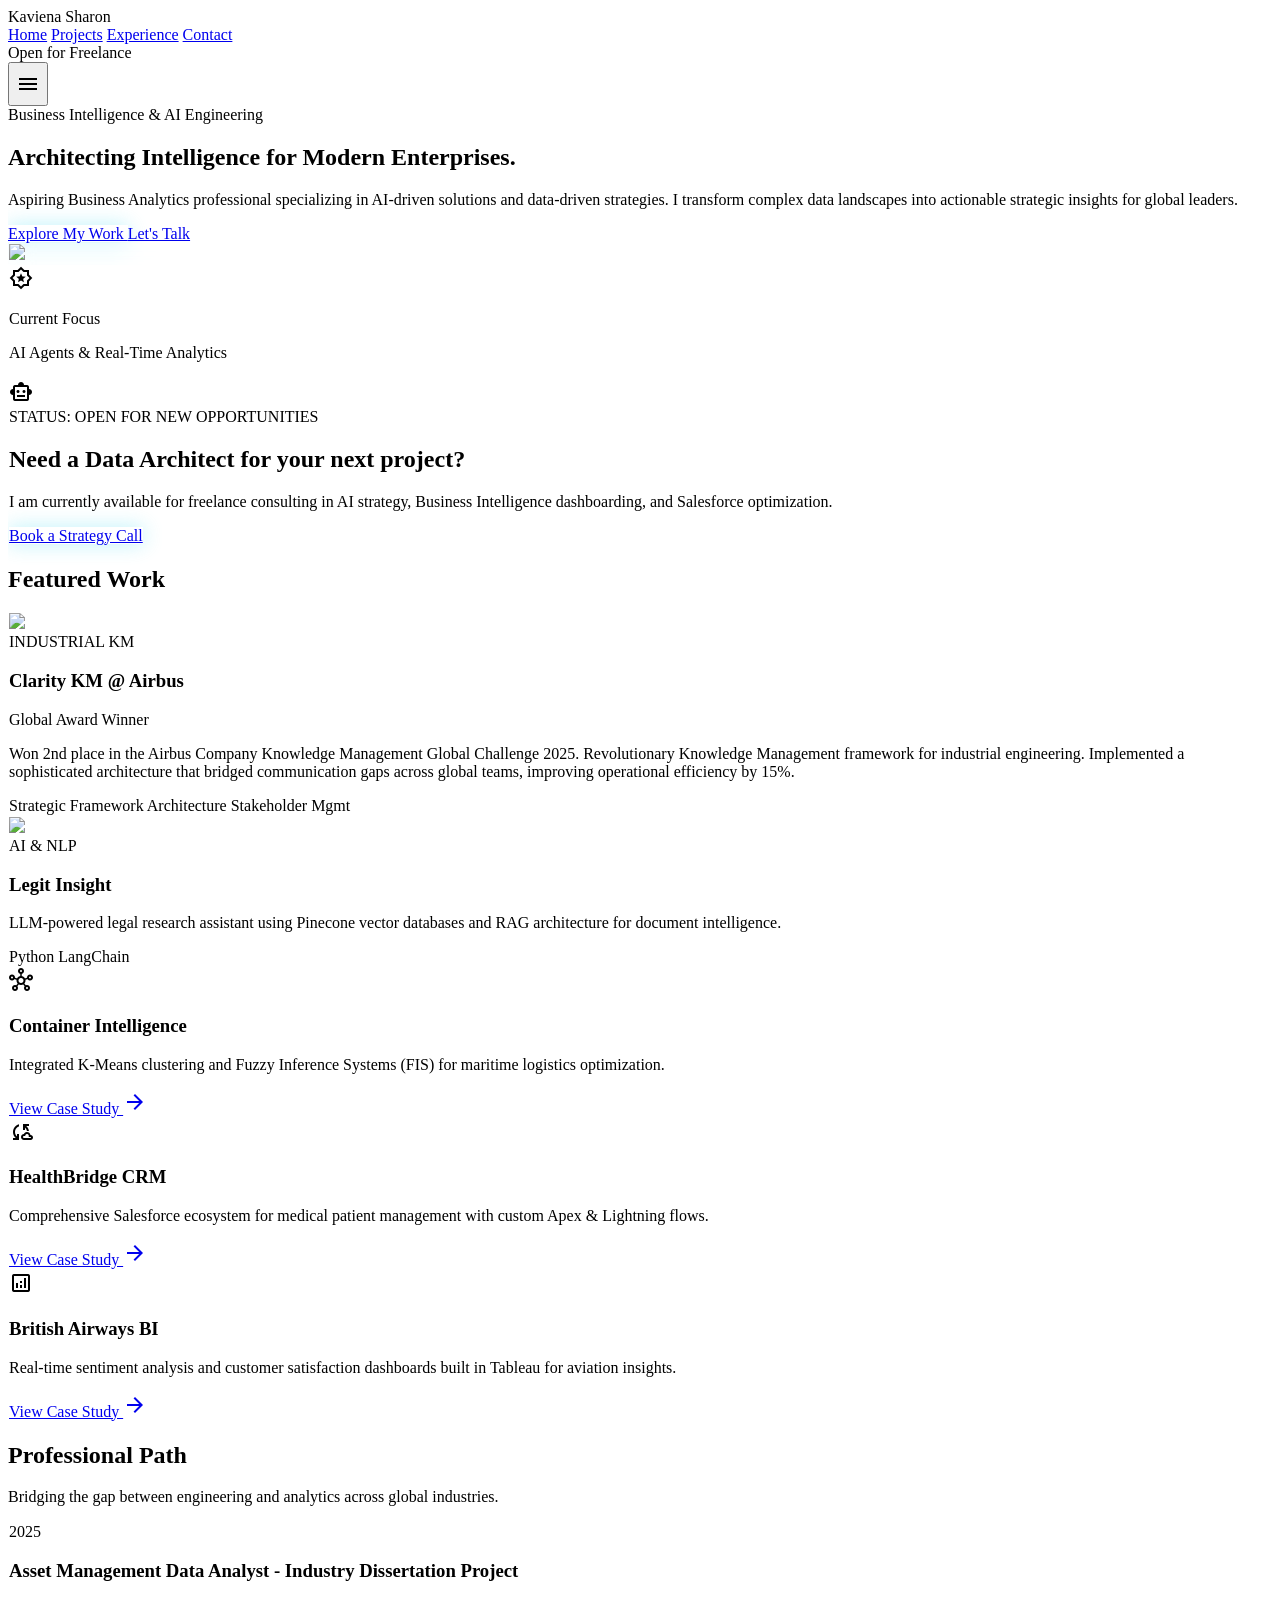
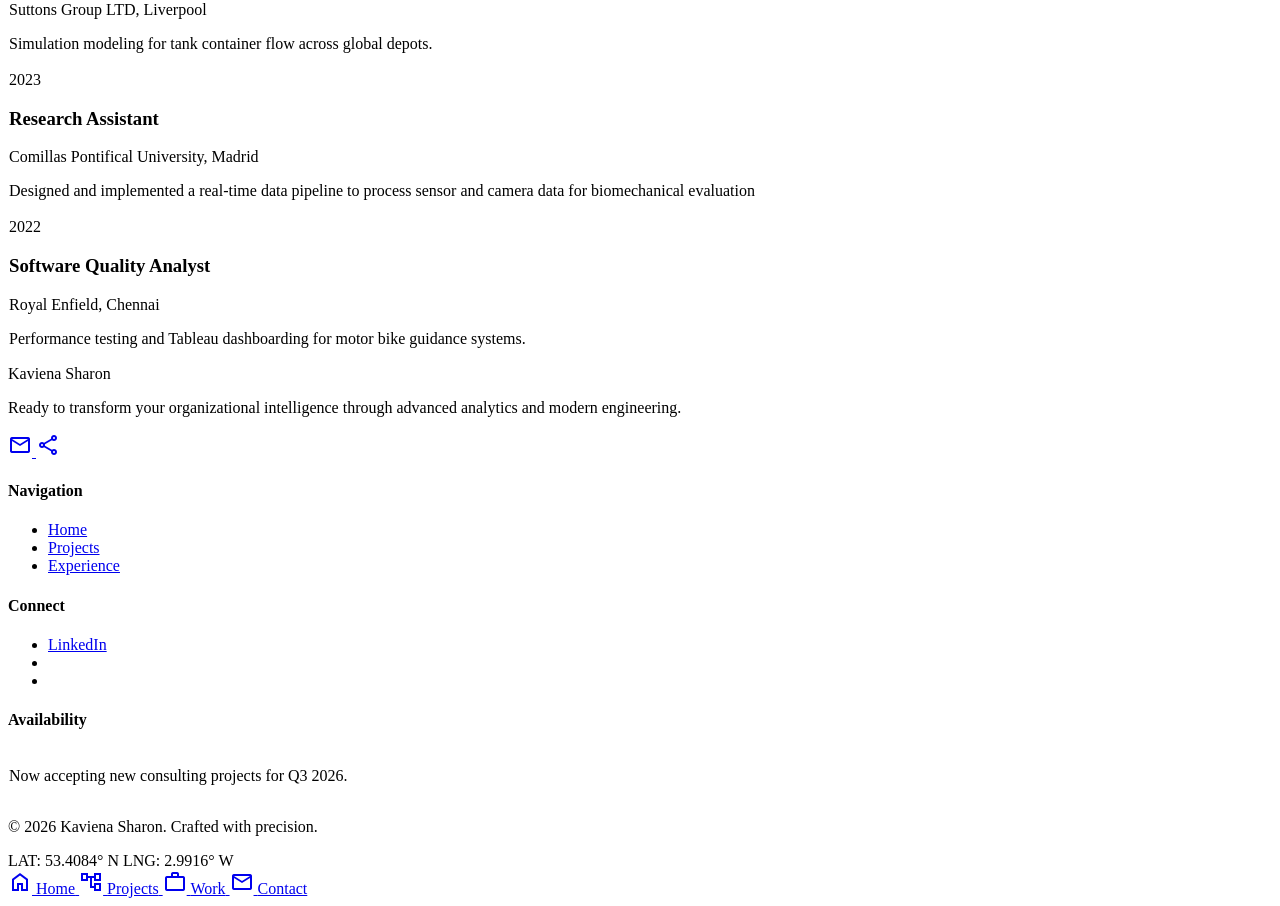
==== index.html @ 4d6ccbd9 "Initial portfolio website" ====
<!DOCTYPE html>

<html class="dark" lang="en"><head>
<meta charset="utf-8"/>
<meta content="width=device-width, initial-scale=1.0" name="viewport"/>
<title>Kaviena Sharon | Business Intelligence &amp; AI Portfolio</title>
<script src="https://cdn.tailwindcss.com?plugins=forms,container-queries"></script>
<link href="https://fonts.googleapis.com/css2?family=Sora:wght@100..800&amp;family=Inter:wght@100..900&amp;family=JetBrains+Mono:wght@100..800&amp;family=Material+Symbols+Outlined:wght,FILL@100..700,0..1&amp;display=swap" rel="stylesheet"/>
<link href="https://fonts.googleapis.com/css2?family=Material+Symbols+Outlined:wght,FILL@100..700,0..1&amp;display=swap" rel="stylesheet"/>
<link href="https://fonts.googleapis.com/css2?family=Inter:wght@100..900&amp;family=JetBrains+Mono:wght@100..900&amp;family=Sora:wght@100..900&amp;display=swap" rel="stylesheet"/>
<script id="tailwind-config">
        tailwind.config = {
            darkMode: "class",
            theme: {
                extend: {
                    "colors": {
                        "on-secondary": "#122f5f",
                        "surface": "#0c1324",
                        "on-error": "#690005",
                        "on-tertiary": "#2b2e4b",
                        "surface-container-low": "#141b2c",
                        "primary-fixed": "#a2eeff",
                        "on-primary-fixed": "#001f25",
                        "inverse-on-surface": "#293042",
                        "secondary-fixed-dim": "#adc6ff",
                        "tertiary-fixed": "#dfe0ff",
                        "tertiary": "#d8daff",
                        "on-background": "#dce2fa",
                        "on-secondary-fixed": "#001a42",
                        "on-tertiary-container": "#494c6b",
                        "on-tertiary-fixed": "#161935",
                        "secondary-fixed": "#d8e2ff",
                        "on-primary": "#00363e",
                        "surface-container-high": "#232a3c",
                        "on-surface": "#dce2fa",
                        "outline": "#859397",
                        "surface-dim": "#0c1324",
                        "primary-container": "#22d3ee",
                        "surface-container-lowest": "#070e1e",
                        "surface-tint": "#2fd9f4",
                        "tertiary-container": "#bcbee2",
                        "inverse-primary": "#006877",
                        "background": "#0c1324",
                        "primary": "#8aebff",
                        "on-primary-fixed-variant": "#004e5a",
                        "inverse-surface": "#dce2fa",
                        "error-container": "#93000a",
                        "secondary-container": "#2c4677",
                        "outline-variant": "#3c494c",
                        "on-tertiary-fixed-variant": "#414562",
                        "secondary": "#adc6ff",
                        "primary-fixed-dim": "#2fd9f4",
                        "on-secondary-fixed-variant": "#2c4677",
                        "surface-variant": "#2e3447",
                        "error": "#ffb4ab",
                        "on-primary-container": "#005763",
                        "on-surface-variant": "#bbc9cd",
                        "surface-container-highest": "#2e3447",
                        "tertiary-fixed-dim": "#c2c4e8",
                        "surface-container": "#181f31",
                        "on-secondary-container": "#9cb5ed",
                        "on-error-container": "#ffdad6",
                        "surface-bright": "#32394c"
                    },
                    "borderRadius": {
                        "DEFAULT": "0.25rem",
                        "lg": "0.5rem",
                        "xl": "0.75rem",
                        "full": "9999px"
                    },
                    "spacing": {
                        "gutter": "24px",
                        "container-max": "1280px",
                        "margin-mobile": "20px",
                        "margin-desktop": "64px",
                        "unit": "8px"
                    },
                    "fontFamily": {
                        "label-sm": ["JetBrains Mono"],
                        "headline-lg-mobile": ["Sora"],
                        "headline-md": ["Sora"],
                        "display-lg": ["Sora"],
                        "label-md": ["JetBrains Mono"],
                        "headline-lg": ["Sora"],
                        "display-lg-mobile": ["Sora"],
                        "body-md": ["Inter"],
                        "body-lg": ["Inter"]
                    },
                    "fontSize": {
                        "label-sm": ["12px", {"lineHeight": "16px", "letterSpacing": "0.08em", "fontWeight": "500"}],
                        "headline-lg-mobile": ["32px", {"lineHeight": "40px", "letterSpacing": "0", "fontWeight": "700"}],
                        "headline-md": ["32px", {"lineHeight": "40px", "letterSpacing": "0", "fontWeight": "600"}],
                        "display-lg": ["72px", {"lineHeight": "80px", "letterSpacing": "-0.04em", "fontWeight": "800"}],
                        "label-md": ["14px", {"lineHeight": "20px", "letterSpacing": "0.05em", "fontWeight": "500"}],
                        "headline-lg": ["48px", {"lineHeight": "56px", "letterSpacing": "-0.02em", "fontWeight": "700"}],
                        "display-lg-mobile": ["40px", {"lineHeight": "48px", "letterSpacing": "-0.02em", "fontWeight": "800"}],
                        "body-md": ["16px", {"lineHeight": "24px", "letterSpacing": "0", "fontWeight": "400"}],
                        "body-lg": ["18px", {"lineHeight": "28px", "letterSpacing": "0", "fontWeight": "400"}]
                    }
                },
            },
        }
    </script>
<style>
        @keyframes pulse-glow {
            0% { box-shadow: 0 0 0 0 rgba(34, 211, 238, 0.4); }
            70% { box-shadow: 0 0 0 10px rgba(34, 211, 238, 0); }
            100% { box-shadow: 0 0 0 0 rgba(34, 211, 238, 0); }
        }
        .animate-pulse-glow {
            animation: pulse-glow 2s infinite;
        }
        .glass-card {
            background: rgba(255, 255, 255, 0.03);
            backdrop-filter: blur(12px);
            border: 1px solid rgba(255, 255, 255, 0.1);
            transition: all 0.3s cubic-bezier(0.4, 0, 0.2, 1);
        }
        .glass-card:hover {
            background: rgba(255, 255, 255, 0.06);
            border-color: rgba(34, 211, 238, 0.3);
            box-shadow: 0 0 20px rgba(34, 211, 238, 0.1);
        }
        .cyan-glow {
            box-shadow: 0 0 20px rgba(34, 211, 238, 0.3);
        }
        .material-symbols-outlined {
            font-variation-settings: 'FILL' 0, 'wght' 400, 'GRAD' 0, 'opsz' 24;
        }
        .timeline-line {
            background: linear-gradient(to bottom, #22d3ee 0%, transparent 100%);
        }
    </style>
</head>
<body class="bg-background text-on-surface selection:bg-primary-container selection:text-on-primary-container" data-mode="connect">
<!-- Global TopNavBar -->
<header class="fixed top-0 w-full z-50 bg-surface/80 backdrop-blur-md dark:bg-surface/80 shadow-sm border-b border-white/10">
<div class="flex justify-between items-center px-gutter max-w-container-max mx-auto h-20">
<div class="font-headline-md text-headline-md font-bold text-on-surface tracking-tighter">Kaviena Sharon</div>
<nav class="hidden md:flex items-center space-x-8">
<a class="font-body-md text-body-md text-primary font-bold border-b-2 border-primary pb-1 hover:text-primary transition-colors duration-300" href="#home">Home</a>
<a class="font-body-md text-body-md text-on-surface-variant font-medium hover:text-primary transition-colors duration-300" href="#projects">Projects</a>
<a class="font-body-md text-body-md text-on-surface-variant font-medium hover:text-primary transition-colors duration-300" href="#experience">Experience</a>
<a class="font-body-md text-body-md text-on-surface-variant font-medium hover:text-primary transition-colors duration-300" href="#contact">Contact</a>
</nav>
<div class="flex items-center gap-4">
<div class="hidden lg:flex items-center gap-2 px-4 py-2 bg-primary/10 rounded-full border border-primary/20">
<span class="w-2 h-2 rounded-full bg-primary animate-pulse"></span>
<span class="font-label-sm text-label-sm text-primary">Open for Freelance</span>
</div>
<button class="material-symbols-outlined p-2 text-on-surface-variant hover:text-primary transition-colors">menu</button>
</div>
</div>
</header>
<!-- Hero Section -->
<section class="relative pt-32 pb-24 md:pt-48 md:pb-32 overflow-hidden" id="home">
<div class="container mx-auto px-gutter max-w-container-max grid grid-cols-1 lg:grid-cols-12 gap-12 items-center">
<div class="lg:col-span-7">
<div class="inline-flex items-center gap-2 mb-6 px-4 py-1.5 rounded-full bg-surface-container-high border border-outline-variant">
<span class="font-label-md text-label-md text-primary">Business Intelligence &amp; AI Engineering</span>
</div>
<h1 class="font-display-lg text-display-lg-mobile md:text-display-lg mb-6 tracking-tighter">
                    Architecting <span class="text-primary-container">Intelligence</span> for Modern Enterprises.
                </h1>
<p class="font-body-lg text-body-lg text-on-surface-variant max-w-2xl mb-10 leading-relaxed">
                    Aspiring Business Analytics professional specializing in AI-driven solutions and data-driven strategies. I transform complex data landscapes into actionable strategic insights for global leaders.
                </p>
<div class="flex flex-wrap gap-4">
<a class="bg-primary-container text-on-primary-container font-bold px-8 py-4 rounded-xl hover:scale-105 transition-transform cyan-glow" href="#projects">
                        Explore My Work
                    </a>
<a class="border border-primary text-primary font-bold px-8 py-4 rounded-xl backdrop-blur-md hover:bg-primary/5 transition-all" href="#contact">
                        Let's Talk
                    </a>
</div>
</div>
<div class="lg:col-span-5 relative">
<div class="relative w-full aspect-square rounded-3xl overflow-hidden glass-card group" style="opacity: 1; transform: translateY(0px); transition: 0.6s ease-out;">
<img class="w-full h-full object-cover grayscale group-hover:grayscale-0 transition-all duration-700" data-alt="A professional portrait of Kaviena Sharon, a confident technology professional, set against a blurred high-tech workspace background. The lighting is crisp and cinematic, with subtle cyan rim lights that reflect the modern portfolio aesthetic. The overall mood is sophisticated and intelligently professional." src="https://lh3.googleusercontent.com/aida-public/[base64]"/>
<div class="absolute inset-0 bg-gradient-to-t from-background/80 via-transparent to-transparent"></div>
</div>
<!-- Experience Badge -->
<div class="absolute -bottom-6 -left-6 glass-card p-6 rounded-2xl border-primary/20 hidden md:block" style="opacity: 1; transform: translateY(0px); transition: 0.6s ease-out;">
<div class="flex items-center gap-4">
<div class="bg-primary-container/20 p-3 rounded-xl">
<span class="material-symbols-outlined text-primary text-3xl" data-icon="award_star">award_star</span>
</div>
<div>
<p class="font-headline-md text-2xl font-bold">Current Focus</p>
<p class="font-label-sm text-on-surface-variant">AI Agents &amp; Real-Time Analytics</p>
</div>
</div>
</div>
</div>
</div>
</section>
<!-- Freelance CTA (Engaging Section) -->
<section class="py-12 px-gutter">
<div class="max-w-container-max mx-auto">
<div class="glass-card rounded-[2rem] p-8 md:p-12 relative overflow-hidden group" style="opacity: 1; transform: translateY(0px); transition: 0.6s ease-out;">
<div class="absolute top-0 right-0 p-8 opacity-5">
<span class="material-symbols-outlined text-9xl" data-icon="smart_toy">smart_toy</span>
</div>
<div class="flex flex-col md:flex-row items-center justify-between gap-8 relative z-10">
<div class="max-w-xl text-center md:text-left">
<div class="inline-flex items-center gap-2 px-3 py-1 bg-primary/10 rounded-full border border-primary/20 mb-4">
<span class="w-2 h-2 rounded-full bg-primary animate-pulse-glow"></span>
<span class="font-label-md text-primary">STATUS: OPEN FOR NEW OPPORTUNITIES</span>
</div>
<h2 class="font-headline-lg text-headline-lg-mobile md:text-headline-lg mb-4 tracking-tight">Need a <span class="text-primary">Data Architect</span> for your next project?</h2>
<p class="font-body-md text-on-surface-variant mb-6">I am currently available for freelance consulting in AI strategy, Business Intelligence dashboarding, and Salesforce optimization.</p>
</div>
<a class="bg-primary-container text-on-primary-container font-bold px-10 py-5 rounded-2xl hover:scale-105 transition-transform shadow-xl cyan-glow whitespace-nowrap" href="mailto:kavienasharon@gmail.com">
                        Book a Strategy Call
                    </a>
</div>
</div>
</div>
</section>
<!-- Highlights Bento Grid -->
<section class="py-24 bg-surface-container-lowest" id="projects">
<div class="container mx-auto px-gutter max-w-container-max">
<div class="mb-16">
<h2 class="font-headline-lg text-headline-lg mb-4">Featured Work</h2>
<div class="h-1 w-20 bg-primary-container rounded-full"></div>
</div>
<div class="grid grid-cols-1 md:grid-cols-12 gap-8">
<!-- Large Feature: Airbus -->
<div class="md:col-span-8 glass-card rounded-3xl overflow-hidden group flex flex-col" style="opacity: 1; transform: translateY(0px); transition: 0.6s ease-out;">
<div class="h-72 overflow-hidden relative">
<img class="w-full h-full object-cover transition-transform duration-700 group-hover:scale-105" data-alt="A detailed digital twin visualization of a global aircraft manufacturing floor, with glowing translucent overlays showing data flow, process metrics, and knowledge nodes. The aesthetic is ultra-modern dark mode with vibrant cyan and deep blue accents, symbolizing industrial innovation and intelligence." src="https://lh3.googleusercontent.com/aida-public/[base64]"/>
<div class="absolute inset-0 bg-gradient-to-t from-surface-container-lowest to-transparent"></div>
</div>
<div class="p-8">
<div class="flex justify-between items-start mb-4">
<div>
<span class="font-label-sm text-primary mb-1 block">INDUSTRIAL KM</span>
<h3 class="font-headline-md text-2xl">Clarity KM @ Airbus</h3>
</div>
<span class="bg-secondary-container text-on-secondary-container px-3 py-1 rounded-lg font-label-sm">Global Award Winner</span>
</div>
<p class="font-body-md text-on-surface-variant mb-6">Won 2nd place in the Airbus Company Knowledge Management Global Challenge 2025. Revolutionary Knowledge Management framework for industrial engineering. Implemented a sophisticated architecture that bridged communication gaps across global teams, improving operational efficiency by 15%.</p>
<div class="flex flex-wrap gap-2">
<span class="px-3 py-1 bg-surface-variant rounded-md font-label-sm">Strategic Framework</span>
<span class="px-3 py-1 bg-surface-variant rounded-md font-label-sm">Architecture</span>
<span class="px-3 py-1 bg-surface-variant rounded-md font-label-sm">Stakeholder Mgmt</span>
</div>
</div>
</div>
<!-- Vertical Feature: Legit Insight -->
<div class="md:col-span-4 glass-card rounded-3xl overflow-hidden group flex flex-col" style="opacity: 1; transform: translateY(0px); transition: 0.6s ease-out;">
<div class="h-72 overflow-hidden relative">
<img class="w-full h-full object-cover transition-transform duration-700 group-hover:scale-105" data-alt="A clean, minimalist UI concept for a legal AI platform. The interface shows a chatbot window on the left and a highlighted PDF document on the right. Glowing connections illustrate the RAG process with vector database icons in the background. High-fidelity dark mode aesthetic with obsidian surfaces and cyber-intelligent lighting." src="https://lh3.googleusercontent.com/aida-public/[base64]"/>
<div class="absolute inset-0 bg-gradient-to-t from-surface-container-lowest to-transparent"></div>
</div>
<div class="p-8">
<span class="font-label-sm text-primary mb-1 block">AI &amp; NLP</span>
<h3 class="font-headline-md text-2xl mb-4">Legit Insight</h3>
<p class="font-body-md text-on-surface-variant mb-6">LLM-powered legal research assistant using Pinecone vector databases and RAG architecture for document intelligence.</p>
<div class="flex flex-wrap gap-2 mt-auto">
<span class="px-3 py-1 bg-surface-variant rounded-md font-label-sm">Python</span>
<span class="px-3 py-1 bg-surface-variant rounded-md font-label-sm">LangChain</span>
</div>
</div>
</div>
<!-- Grid Item: Logistics -->
<div class="md:col-span-6 lg:col-span-4 glass-card rounded-3xl p-8 flex flex-col justify-between" style="opacity: 1; transform: translateY(0px); transition: 0.6s ease-out;">
<div class="">
<div class="w-12 h-12 bg-primary/10 rounded-xl flex items-center justify-center mb-6">
<span class="material-symbols-outlined text-primary text-3xl" data-icon="hub">hub</span>
</div>
<h3 class="font-headline-md text-xl mb-3">Container Intelligence</h3>
<p class="font-body-md text-on-surface-variant">Integrated K-Means clustering and Fuzzy Inference Systems (FIS) for maritime logistics optimization.</p>
</div>
<div class="mt-8 border-t border-white/5 pt-6">
<a class="text-primary font-label-md flex items-center gap-2 group" href="#">
                            View Case Study <span class="material-symbols-outlined text-sm group-hover:translate-x-1 transition-transform" data-icon="arrow_forward">arrow_forward</span>
</a>
</div>
</div>
<!-- Grid Item: Salesforce -->
<div class="md:col-span-6 lg:col-span-4 glass-card rounded-3xl p-8 flex flex-col justify-between" style="opacity: 1; transform: translateY(0px); transition: 0.6s ease-out;">
<div>
<div class="w-12 h-12 bg-primary/10 rounded-xl flex items-center justify-center mb-6">
<span class="material-symbols-outlined text-primary text-3xl" data-icon="cloud_sync">cloud_sync</span>
</div>
<h3 class="font-headline-md text-xl mb-3">HealthBridge CRM</h3>
<p class="font-body-md text-on-surface-variant">Comprehensive Salesforce ecosystem for medical patient management with custom Apex &amp; Lightning flows.</p>
</div>
<div class="mt-8 border-t border-white/5 pt-6">
<a class="text-primary font-label-md flex items-center gap-2 group" href="#">
                            View Case Study <span class="material-symbols-outlined text-sm group-hover:translate-x-1 transition-transform" data-icon="arrow_forward">arrow_forward</span>
</a>
</div>
</div>
<!-- Grid Item: Aviation -->
<div class="md:col-span-12 lg:col-span-4 glass-card rounded-3xl p-8 flex flex-col justify-between" style="opacity: 1; transform: translateY(0px); transition: 0.6s ease-out;">
<div class="">
<div class="w-12 h-12 bg-primary/10 rounded-xl flex items-center justify-center mb-6">
<span class="material-symbols-outlined text-primary text-3xl" data-icon="analytics">analytics</span>
</div>
<h3 class="font-headline-md text-xl mb-3">British Airways BI</h3>
<p class="font-body-md text-on-surface-variant">Real-time sentiment analysis and customer satisfaction dashboards built in Tableau for aviation insights.</p>
</div>
<div class="mt-8 border-t border-white/5 pt-6">
<a class="text-primary font-label-md flex items-center gap-2 group" href="#">
                            View Case Study <span class="material-symbols-outlined text-sm group-hover:translate-x-1 transition-transform" data-icon="arrow_forward">arrow_forward</span>
</a>
</div>
</div>
</div>
</div>
</section>
<!-- Experience Timeline -->
<section class="py-24" id="experience">
<div class="container mx-auto px-gutter max-w-container-max">
<div class="text-center mb-20">
<h2 class="font-headline-lg text-headline-lg mb-4">Professional Path</h2>
<p class="font-body-lg text-on-surface-variant max-w-2xl mx-auto">Bridging the gap between engineering and analytics across global industries.</p>
</div>
<div class="relative max-w-4xl mx-auto pl-8 md:pl-0">
<!-- Center Line for Desktop -->
<div class="absolute left-4 md:left-1/2 top-0 bottom-0 w-0.5 timeline-line -translate-x-1/2 hidden md:block"></div>
<!-- Left Line for Mobile -->
<div class="absolute left-4 top-0 bottom-0 w-0.5 timeline-line md:hidden"></div>
<!-- Item 1: Suttons -->
<div class="relative mb-20 md:flex items-center justify-between group">
<div class="md:w-[45%] mb-8 md:mb-0">
<div class="glass-card p-6 rounded-2xl md:text-right border-l-4 md:border-l-0 md:border-r-4 border-primary" style="opacity: 1; transform: translateY(0px); transition: 0.6s ease-out;">
<span class="font-label-md text-primary block mb-1">2025</span>
<h3 class="font-headline-md text-xl mb-2">Asset Management Data Analyst - Industry Dissertation Project</h3>
<p class="font-body-md text-on-surface mb-2">Suttons Group LTD, Liverpool</p>
<p class="font-body-md text-on-surface-variant">Simulation modeling for tank container flow across global depots.</p>
</div>
</div>
<div class="absolute left-[-26px] md:left-1/2 w-5 h-5 bg-background border-2 border-primary rounded-full -translate-x-1/2 z-10 animate-pulse-glow"></div>
<div class="md:w-[45%]"></div>
</div>
<!-- Item 2: Comillas -->
<div class="relative mb-20 md:flex items-center justify-between group flex-row-reverse">
<div class="md:w-[45%] mb-8 md:mb-0">
<div class="glass-card p-6 rounded-2xl border-l-4 border-primary" style="opacity: 1; transform: translateY(0px); transition: 0.6s ease-out;">
<span class="font-label-md text-primary block mb-1">2023</span>
<h3 class="font-headline-md text-xl mb-2">Research Assistant</h3>
<p class="font-body-md text-on-surface mb-2">Comillas Pontifical University, Madrid</p>
<p class="font-body-md text-on-surface-variant">Designed and implemented a real-time data pipeline to process sensor and camera data for biomechanical evaluation</p>
</div>
</div>
<div class="absolute left-[-26px] md:left-1/2 w-5 h-5 bg-background border-2 border-primary rounded-full -translate-x-1/2 z-10"></div>
<div class="md:w-[45%]"></div>
</div>
<!-- Item 3: Royal Enfield -->
<div class="relative mb-20 md:flex items-center justify-between group">
<div class="md:w-[45%] mb-8 md:mb-0">
<div class="glass-card p-6 rounded-2xl md:text-right border-l-4 md:border-l-0 md:border-r-4 border-primary" style="opacity: 1; transform: translateY(0px); transition: 0.6s ease-out;">
<span class="font-label-md text-primary block mb-1">2022</span>
<h3 class="font-headline-md text-xl mb-2">Software Quality Analyst</h3>
<p class="font-body-md text-on-surface mb-2">Royal Enfield, Chennai</p>
<p class="font-body-md text-on-surface-variant">Performance testing and Tableau dashboarding for motor bike guidance systems.</p>
</div>
</div>
<div class="absolute left-[-26px] md:left-1/2 w-5 h-5 bg-background border-2 border-primary rounded-full -translate-x-1/2 z-10"></div>
<div class="md:w-[45%]"></div>
</div>
</div>
</div>
</section>
<!-- Footer Component -->
<footer class="bg-surface-container-lowest dark:bg-surface-container-lowest w-full border-t border-white/5 py-24" id="contact">
<div class="max-w-container-max mx-auto px-gutter grid grid-cols-1 md:grid-cols-12 gap-12">
<div class="md:col-span-5">
<div class="font-headline-md text-headline-md font-bold text-on-surface mb-6 tracking-tighter">Kaviena Sharon</div>
<p class="font-body-md text-body-md text-on-surface-variant mb-8 max-w-sm">
                    Ready to transform your organizational intelligence through advanced analytics and modern engineering.
                </p>
<div class="flex items-center gap-4">
<a class="bg-primary text-on-primary-fixed p-3 rounded-full hover:scale-110 transition-transform" href="mailto:kavienasharon@gmail.com">
<span class="material-symbols-outlined" data-icon="mail">mail</span>
</a>
<a class="bg-surface-variant text-on-surface p-3 rounded-full hover:scale-110 transition-transform border border-white/10" href="https://www.linkedin.com/in/kavienasharon/" target="_blank">
<span class="material-symbols-outlined" data-icon="share">share</span>
</a>
</div>
</div>
<div class="md:col-span-7 grid grid-cols-2 md:grid-cols-3 gap-8">
<div class="">
<h4 class="font-label-md text-on-surface mb-6 uppercase tracking-wider">Navigation</h4>
<ul class="space-y-4">
<li class=""><a class="font-body-md text-on-surface-variant hover:text-primary transition-colors" href="#home">Home</a></li>
<li class=""><a class="font-body-md text-on-surface-variant hover:text-primary transition-colors" href="#projects">Projects</a></li>
<li class=""><a class="font-body-md text-on-surface-variant hover:text-primary transition-colors" href="#experience">Experience</a></li>
</ul>
</div>
<div class="">
<h4 class="font-label-md text-on-surface mb-6 uppercase tracking-wider">Connect</h4>
<ul class="space-y-4">
<li class=""><a class="font-body-md text-on-surface-variant hover:text-primary transition-colors" href="https://www.linkedin.com/in/kavienasharon/" target="_blank">LinkedIn</a></li>
<li class=""><a class="font-body-md text-on-surface-variant hover:text-primary transition-colors" href="https://www.linkedin.com/in/kavienasharon/" target="_blank"></a></li>
<li class=""></li>
</ul>
</div>
<div class="col-span-2 md:col-span-1">
<h4 class="font-label-md text-on-surface mb-6 uppercase tracking-wider">Availability</h4>
<div class="p-4 glass-card rounded-xl border-primary/20" style="opacity: 1; transform: translateY(0px); transition: 0.6s ease-out;">
<p class="font-body-md text-on-surface-variant text-sm">Now accepting new consulting projects for Q3 2026.</p>
</div>
</div>
</div>
</div>
<div class="max-w-container-max mx-auto px-gutter mt-20 pt-8 border-t border-white/5 flex flex-col md:flex-row justify-between items-center gap-6">
<p class="font-body-md text-body-md text-on-surface-variant">© 2026 Kaviena Sharon. Crafted with precision.</p>
<div class="flex gap-8">
<span class="font-label-sm text-on-surface-variant">LAT: 53.4084° N</span>
<span class="font-label-sm text-on-surface-variant">LNG: 2.9916° W</span>
</div>
</div>
</footer>
<!-- BottomNavBar for Mobile -->
<nav class="fixed bottom-0 w-full z-50 md:hidden bg-surface/90 backdrop-blur-xl border-t border-white/10 shadow-[0_-4px_12px_rgba(0,0,0,0.1)]">
<div class="flex justify-around items-center py-3 px-4">
<a class="flex flex-col items-center justify-center text-primary active:scale-95 transition-all" href="#home">
<span class="material-symbols-outlined" data-icon="home">home</span>
<span class="font-label-sm text-label-sm mt-1">Home</span>
</a>
<a class="flex flex-col items-center justify-center text-on-surface-variant active:scale-95 transition-all" href="#projects">
<span class="material-symbols-outlined" data-icon="account_tree">account_tree</span>
<span class="font-label-sm text-label-sm mt-1">Projects</span>
</a>
<a class="flex flex-col items-center justify-center text-on-surface-variant active:scale-95 transition-all" href="#experience">
<span class="material-symbols-outlined" data-icon="work">work</span>
<span class="font-label-sm text-label-sm mt-1">Work</span>
</a>
<a class="flex flex-col items-center justify-center text-on-surface-variant active:scale-95 transition-all" href="#contact">
<span class="material-symbols-outlined" data-icon="mail">mail</span>
<span class="font-label-sm text-label-sm mt-1">Contact</span>
</a>
</div>
</nav>
<script>
        // Smooth scrolling for navigation links
        document.querySelectorAll('a[href^="#"]').forEach(anchor => {
            anchor.addEventListener('click', function (e) {
                e.preventDefault();
                document.querySelector(this.getAttribute('href')).scrollIntoView({
                    behavior: 'smooth'
                });
            });
        });

        // Add scroll animation logic
        const observerOptions = {
            threshold: 0.1
        };

        const observer = new IntersectionObserver((entries) => {
            entries.forEach(entry => {
                if (entry.isIntersecting) {
                    entry.target.style.opacity = "1";
                    entry.target.style.transform = "translateY(0)";
                }
            });
        }, observerOptions);

        document.querySelectorAll('.glass-card').forEach(card => {
            card.style.opacity = "0";
            card.style.transform = "translateY(20px)";
            card.style.transition = "all 0.6s ease-out";
            observer.observe(card);
        });
    </script>
<link href="responsive.css" rel="stylesheet"/>
<script src="site.js"></script>
</body></html>
---- responsive.css ----
/* Cross-device safeguards shared by every portfolio page. */
html {
  overflow-x: hidden;
  scroll-behavior: smooth;
}

body {
  min-width: 320px;
  overflow-x: hidden;
}

img, svg, video, iframe, canvas {
  max-width: 100%;
}

a, button, input, textarea, select {
  -webkit-tap-highlight-color: transparent;
}

button, a[role="button"] {
  min-height: 44px;
}

input, textarea, select {
  font-size: max(16px, 1em);
}

section[id] {
  scroll-margin-top: 6rem;
}

@media (max-width: 767px) {
  body {
    padding-bottom: 5.25rem;
  }

  .fixed.bottom-0 {
    padding-bottom: env(safe-area-inset-bottom);
  }

  .px-gutter {
    padding-left: 1.25rem;
    padding-right: 1.25rem;
  }

  .py-32 {
    padding-top: 5rem;
    padding-bottom: 5rem;
  }

  .pt-40, .pt-48 {
    padding-top: 7rem;
  }

  .text-display-lg, .text-\[64px\], .text-\[72px\] {
    font-size: clamp(2.5rem, 12vw, 4rem);
    line-height: 1.08;
  }
}

@media (min-width: 768px) and (max-width: 1023px) {
  .px-gutter {
    padding-left: 2rem;
    padding-right: 2rem;
  }
}
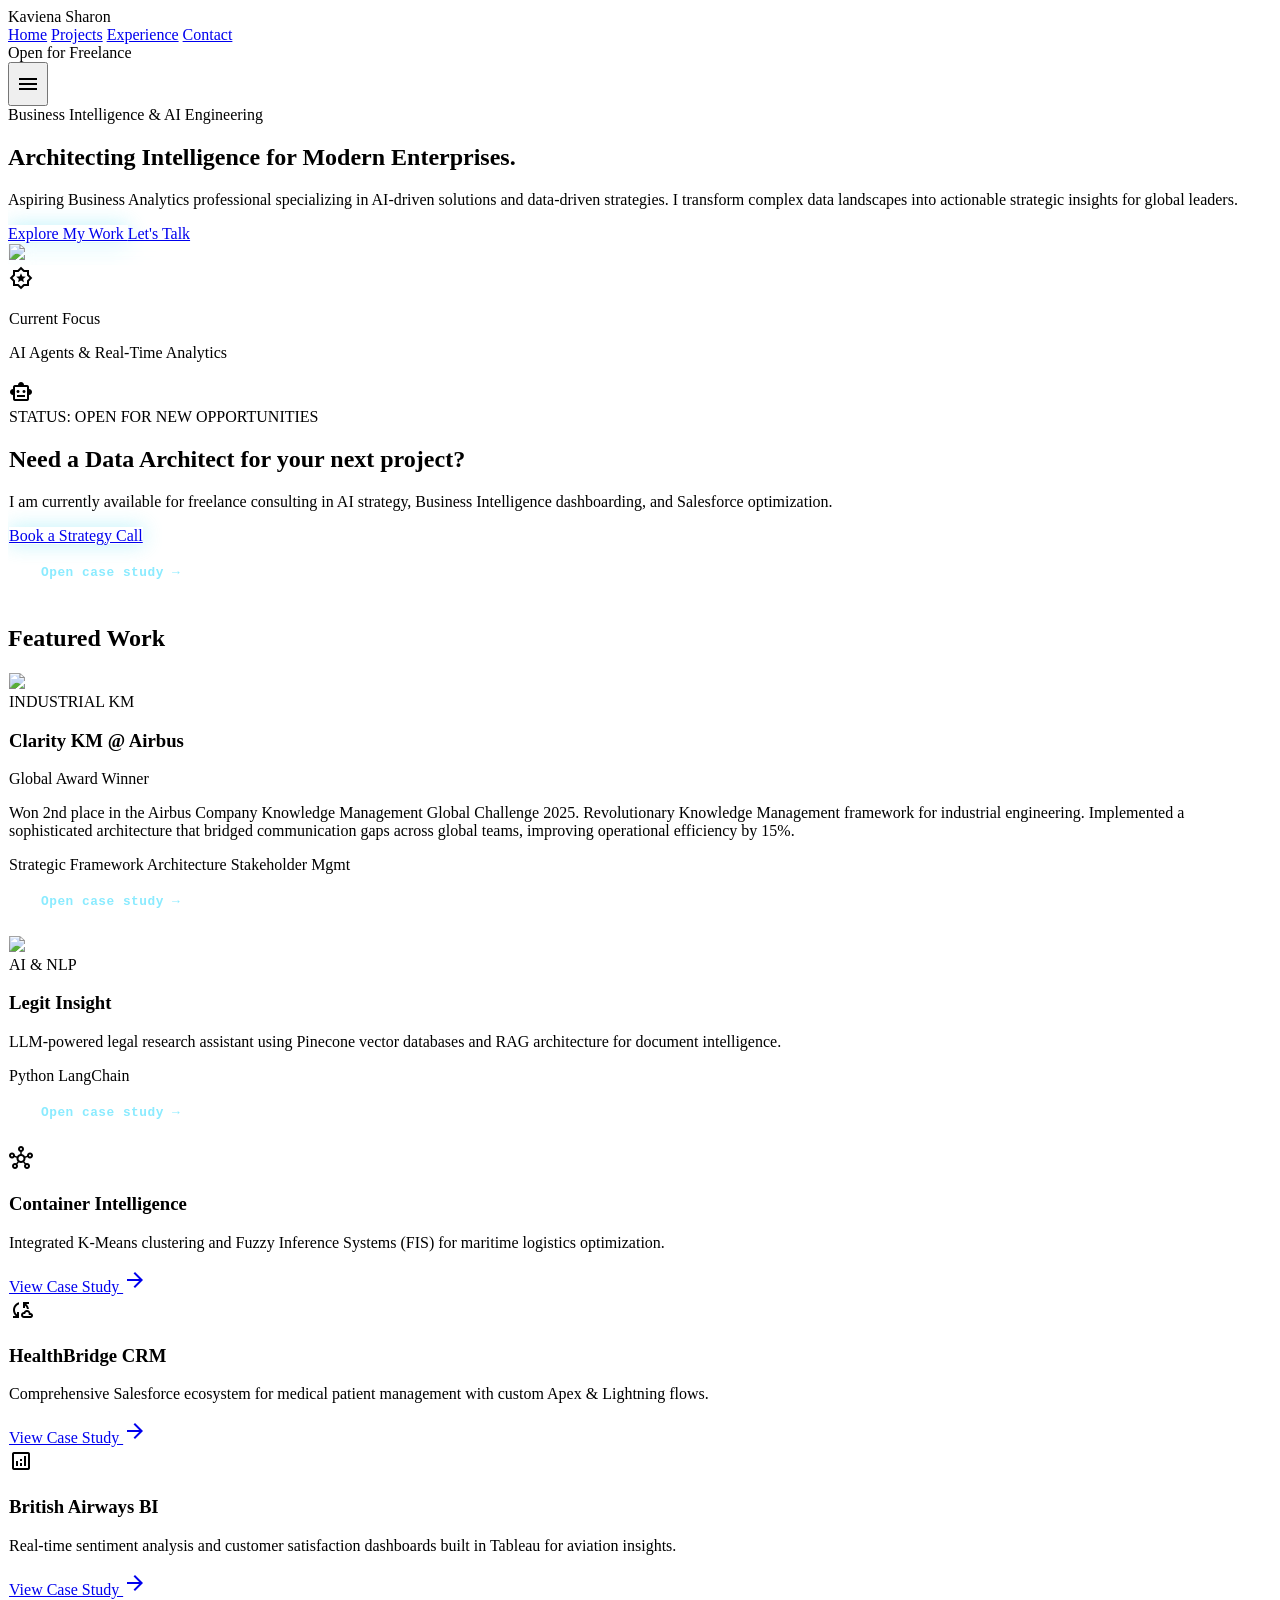
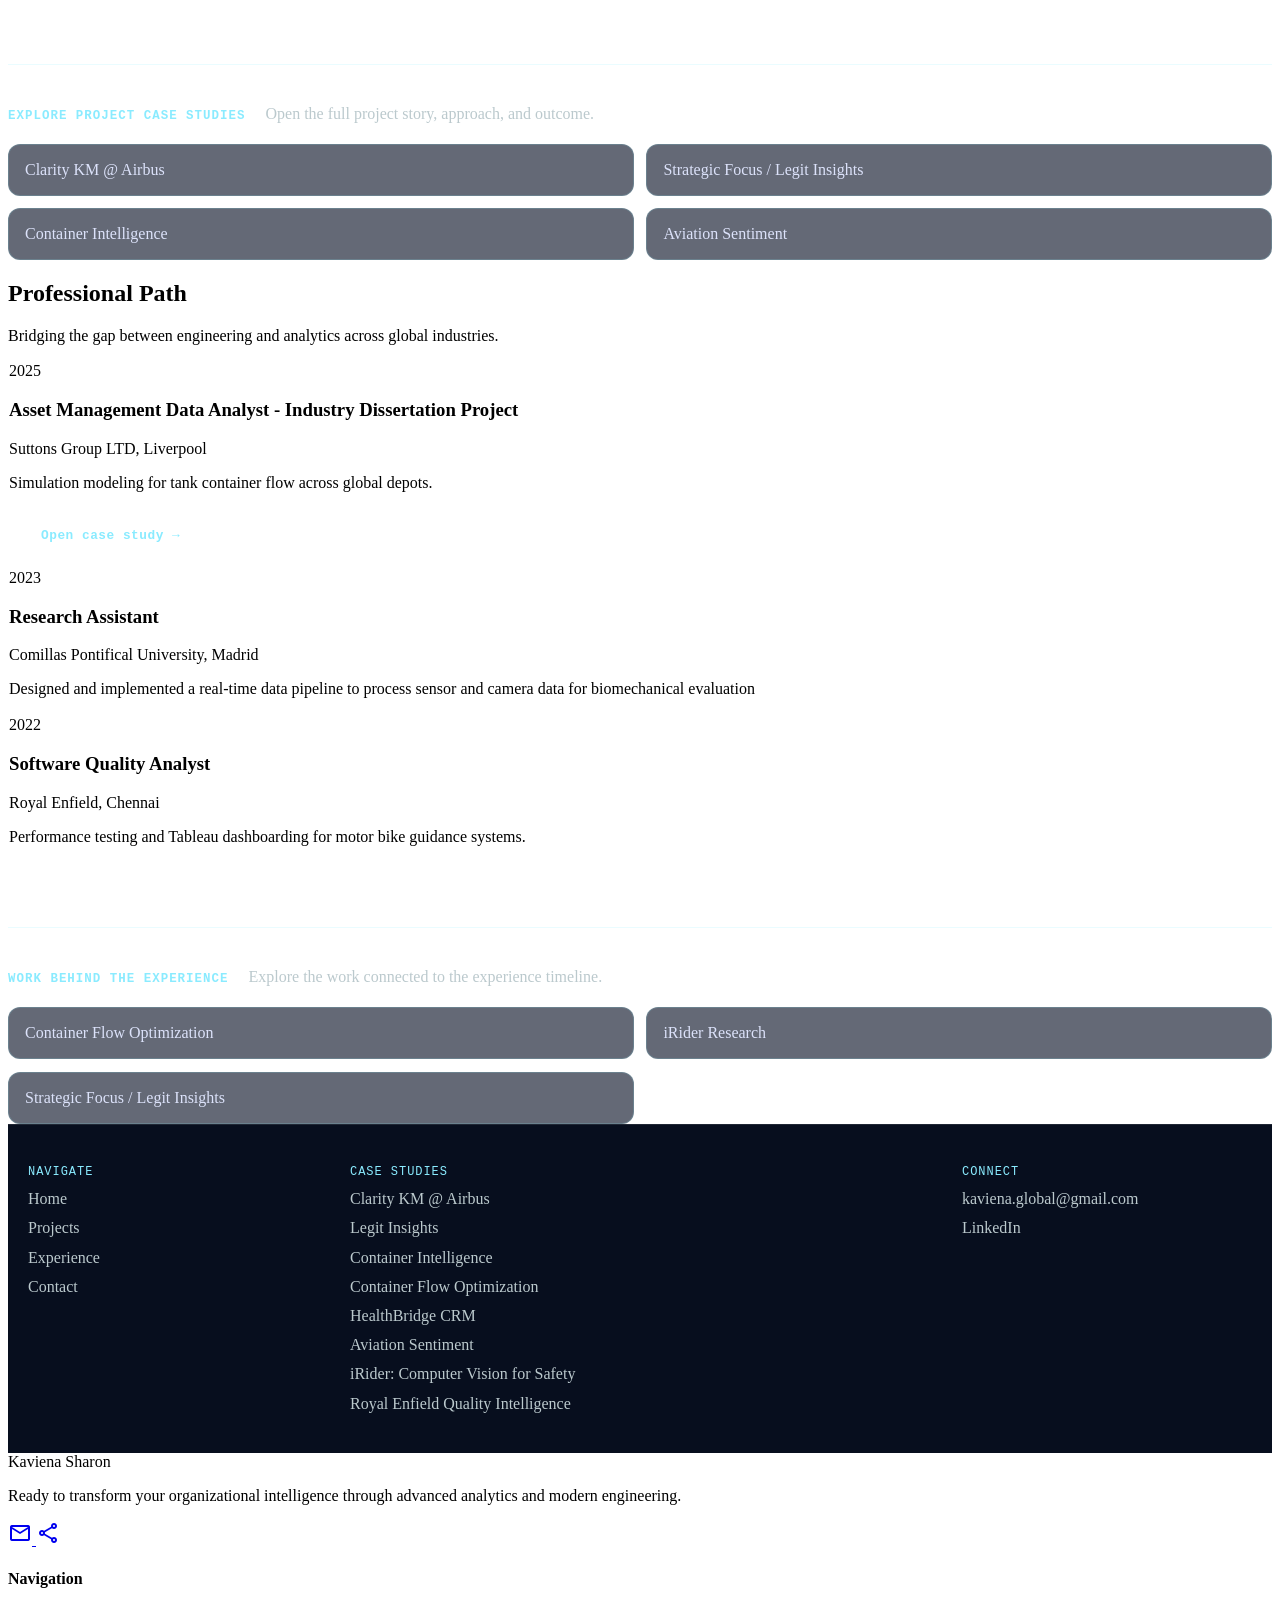
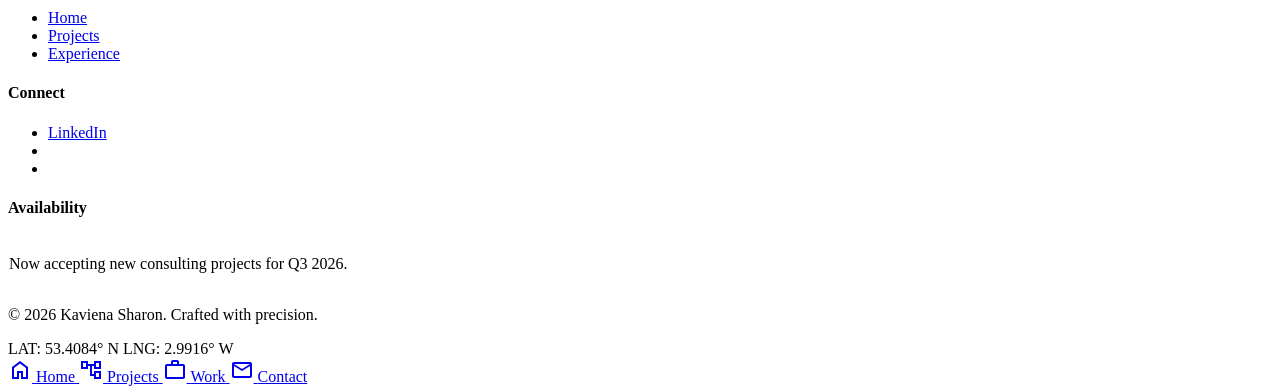
==== commit 4986ca53: "Connect project experience and contact pages" ====
--- a/index.html
+++ b/index.html
@@ -210,7 +210,7 @@
 <h2 class="font-headline-lg text-headline-lg-mobile md:text-headline-lg mb-4 tracking-tight">Need a <span class="text-primary">Data Architect</span> for your next project?</h2>
 <p class="font-body-md text-on-surface-variant mb-6">I am currently available for freelance consulting in AI strategy, Business Intelligence dashboarding, and Salesforce optimization.</p>
 </div>
-<a class="bg-primary-container text-on-primary-container font-bold px-10 py-5 rounded-2xl hover:scale-105 transition-transform shadow-xl cyan-glow whitespace-nowrap" href="mailto:kavienasharon@gmail.com">
+<a class="bg-primary-container text-on-primary-container font-bold px-10 py-5 rounded-2xl hover:scale-105 transition-transform shadow-xl cyan-glow whitespace-nowrap" href="contact.html">
                         Book a Strategy Call
                     </a>
 </div>
--- a/responsive.css
+++ b/responsive.css
@@ -64,3 +64,69 @@
     padding-right: 2rem;
   }
 }
+
+.portfolio-directory, .portfolio-journey {
+  background: #070e1e;
+  border-top: 1px solid rgba(255, 255, 255, .1);
+  color: #dce2fa;
+  padding: 2.5rem max(1.25rem, calc((100% - 1280px) / 2));
+}
+
+.portfolio-directory {
+  display: grid;
+  gap: 2rem;
+  grid-template-columns: 1fr 2fr 1fr;
+}
+
+.portfolio-directory div, .portfolio-directory a, .portfolio-journey div {
+  display: flex;
+  flex-wrap: wrap;
+  gap: .7rem 1.1rem;
+}
+
+.portfolio-directory div { flex-direction: column; }
+.portfolio-directory span, .portfolio-journey p { color: #8aebff; font: 500 .75rem/1.2 monospace; letter-spacing: .08em; text-transform: uppercase; }
+.portfolio-directory a, .portfolio-journey a { color: #bbc9cd; text-decoration: none; }
+.portfolio-directory a:hover, .portfolio-journey a:hover { color: #8aebff; }
+.portfolio-journey { background: #0c1324; text-align: center; }
+.portfolio-journey div { justify-content: center; align-items: center; }
+.portfolio-journey a { border: 1px solid rgba(138, 235, 255, .3); border-radius: .5rem; padding: .75rem 1rem; }
+
+.portfolio-menu { position: fixed; inset: 0; z-index: 100; background: rgba(7, 14, 30, .72); backdrop-filter: blur(5px); }
+.portfolio-menu-panel { background: #141b2c; border-left: 1px solid rgba(138, 235, 255, .25); box-sizing: border-box; color: #dce2fa; height: 100%; margin-left: auto; max-width: 28rem; overflow-y: auto; padding: 1.5rem; width: min(90%, 28rem); }
+.portfolio-menu-top { align-items: center; display: flex; font: 700 1.25rem/1.2 Sora, sans-serif; justify-content: space-between; margin-bottom: 2rem; }
+.portfolio-menu-top button { color: #dce2fa; font-size: 2rem; min-height: 44px; min-width: 44px; }
+.portfolio-menu nav { display: grid; gap: .45rem; margin-bottom: 1.5rem; }
+.portfolio-menu nav a, .portfolio-menu-email { border-radius: .5rem; color: #dce2fa; padding: .75rem; text-decoration: none; }
+.portfolio-menu nav a:hover, .portfolio-menu-email:hover { background: rgba(138, 235, 255, .12); color: #8aebff; }
+.portfolio-menu p { color: #8aebff; font: 500 .75rem/1.2 monospace; letter-spacing: .08em; text-transform: uppercase; }
+.portfolio-menu-email { background: #8aebff; color: #00363e; display: block; font-weight: 700; margin-top: 1.5rem; text-align: center; }
+
+.portfolio-card-link {
+  align-items: center;
+  color: #8aebff;
+  display: inline-flex;
+  font: 600 .8rem/1.2 monospace;
+  letter-spacing: .04em;
+  margin: 1.25rem 2rem 1.5rem;
+  text-decoration: none;
+}
+.portfolio-card-link:hover { color: #dce2fa; }
+
+.portfolio-context-links {
+  border-top: 1px solid rgba(138, 235, 255, .18);
+  margin: 4rem 0 0;
+  padding-top: 2.5rem;
+}
+.portfolio-context-links > div:first-child { align-items: baseline; display: flex; flex-wrap: wrap; gap: .75rem 1.25rem; margin-bottom: 1.25rem; }
+.portfolio-context-links p { color: #8aebff; font: 600 .78rem/1.2 monospace; letter-spacing: .08em; margin: 0; text-transform: uppercase; }
+.portfolio-context-links span { color: #bbc9cd; }
+.portfolio-context-grid { display: grid; gap: .8rem; grid-template-columns: repeat(2, minmax(0, 1fr)); }
+.portfolio-context-link { background: rgba(35, 42, 60, .7); border: 1px solid rgba(138, 235, 255, .18); border-radius: .75rem; color: #dce2fa; padding: 1rem; text-decoration: none; transition: .2s ease; }
+.portfolio-context-link:hover { border-color: #8aebff; color: #8aebff; transform: translateY(-2px); }
+
+@media (max-width: 767px) {
+  .portfolio-directory { grid-template-columns: 1fr; }
+  .portfolio-journey a { width: 100%; }
+  .portfolio-context-grid { grid-template-columns: 1fr; }
+}
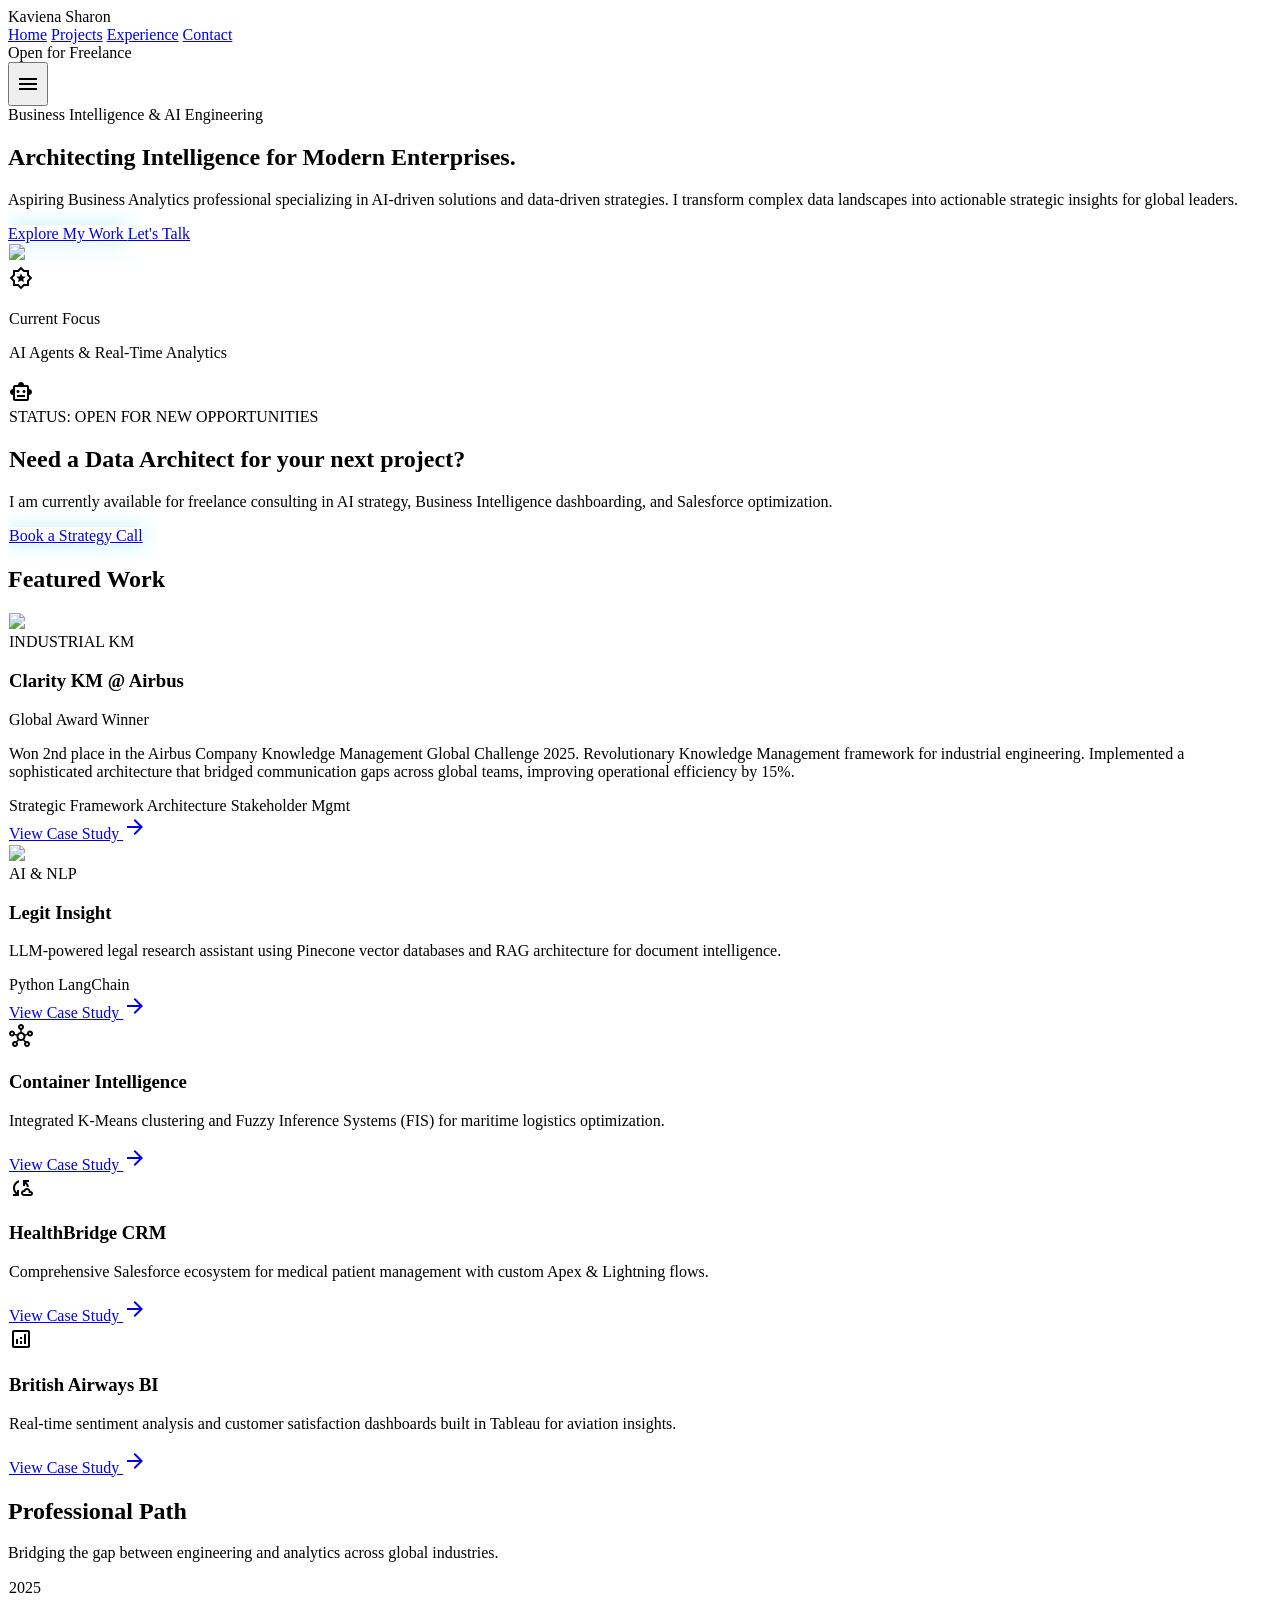
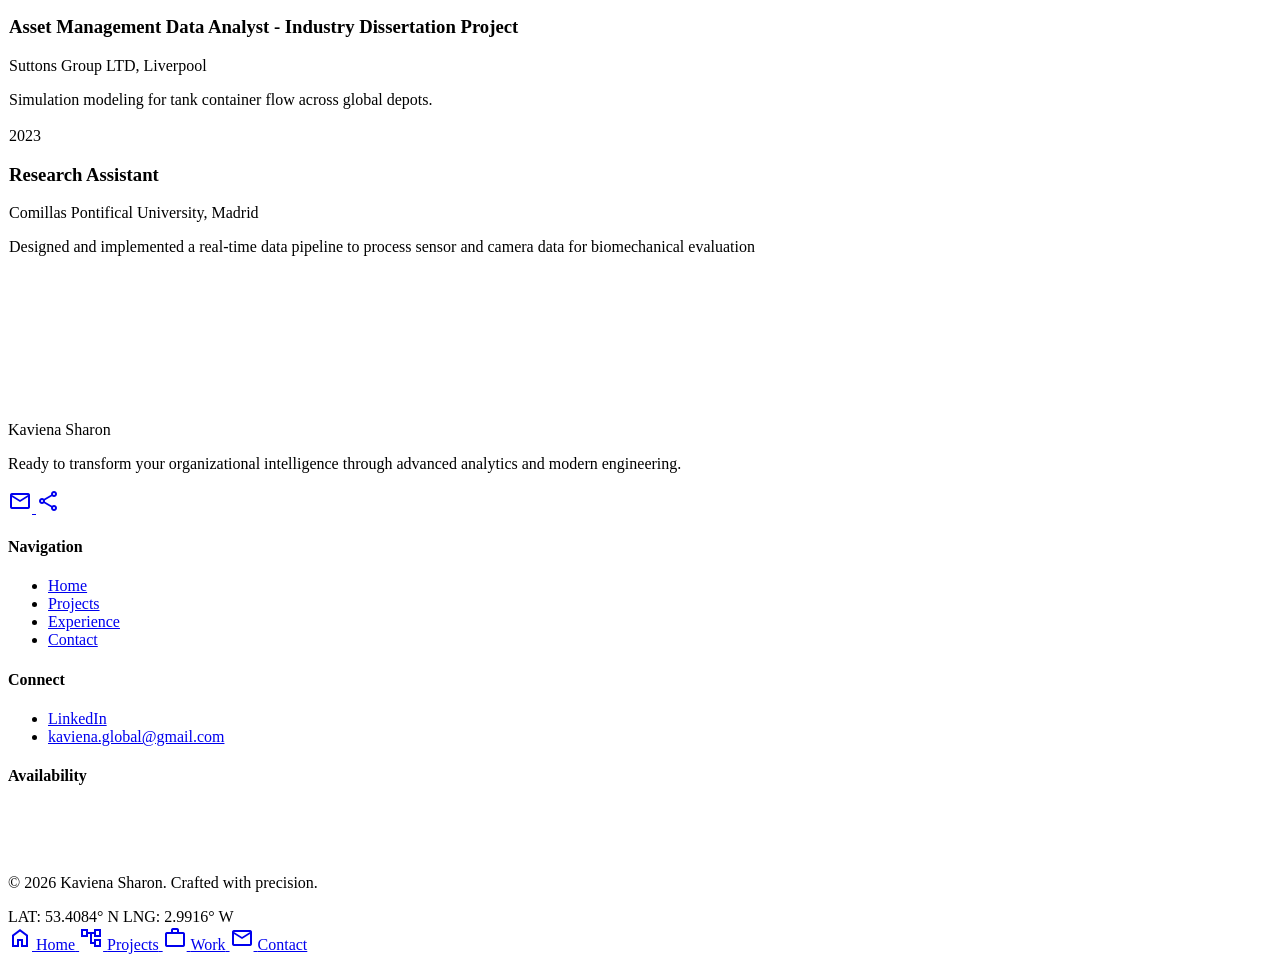
==== commit 7cf9f63a: "Fix portfolio navigation and project links" ====
--- a/index.html
+++ b/index.html
@@ -139,9 +139,9 @@
 <div class="font-headline-md text-headline-md font-bold text-on-surface tracking-tighter">Kaviena Sharon</div>
 <nav class="hidden md:flex items-center space-x-8">
 <a class="font-body-md text-body-md text-primary font-bold border-b-2 border-primary pb-1 hover:text-primary transition-colors duration-300" href="#home">Home</a>
-<a class="font-body-md text-body-md text-on-surface-variant font-medium hover:text-primary transition-colors duration-300" href="#projects">Projects</a>
-<a class="font-body-md text-body-md text-on-surface-variant font-medium hover:text-primary transition-colors duration-300" href="#experience">Experience</a>
-<a class="font-body-md text-body-md text-on-surface-variant font-medium hover:text-primary transition-colors duration-300" href="#contact">Contact</a>
+<a class="font-body-md text-body-md text-on-surface-variant font-medium hover:text-primary transition-colors duration-300" href="projects.html">Projects</a>
+<a class="font-body-md text-body-md text-on-surface-variant font-medium hover:text-primary transition-colors duration-300" href="experience.html">Experience</a>
+<a class="font-body-md text-body-md text-on-surface-variant font-medium hover:text-primary transition-colors duration-300" href="contact.html">Contact</a>
 </nav>
 <div class="flex items-center gap-4">
 <div class="hidden lg:flex items-center gap-2 px-4 py-2 bg-primary/10 rounded-full border border-primary/20">
@@ -166,10 +166,10 @@
                     Aspiring Business Analytics professional specializing in AI-driven solutions and data-driven strategies. I transform complex data landscapes into actionable strategic insights for global leaders.
                 </p>
 <div class="flex flex-wrap gap-4">
-<a class="bg-primary-container text-on-primary-container font-bold px-8 py-4 rounded-xl hover:scale-105 transition-transform cyan-glow" href="#projects">
+<a class="bg-primary-container text-on-primary-container font-bold px-8 py-4 rounded-xl hover:scale-105 transition-transform cyan-glow" href="projects.html">
                         Explore My Work
                     </a>
-<a class="border border-primary text-primary font-bold px-8 py-4 rounded-xl backdrop-blur-md hover:bg-primary/5 transition-all" href="#contact">
+<a class="border border-primary text-primary font-bold px-8 py-4 rounded-xl backdrop-blur-md hover:bg-primary/5 transition-all" href="contact.html">
                         Let's Talk
                     </a>
 </div>
@@ -245,6 +245,7 @@
 <span class="px-3 py-1 bg-surface-variant rounded-md font-label-sm">Architecture</span>
 <span class="px-3 py-1 bg-surface-variant rounded-md font-label-sm">Stakeholder Mgmt</span>
 </div>
+<a class="text-primary font-label-md inline-flex mt-6" href="clarity_km.html">View Case Study <span class="material-symbols-outlined text-sm ml-2" data-icon="arrow_forward">arrow_forward</span></a>
 </div>
 </div>
 <!-- Vertical Feature: Legit Insight -->
@@ -261,6 +262,7 @@
 <span class="px-3 py-1 bg-surface-variant rounded-md font-label-sm">Python</span>
 <span class="px-3 py-1 bg-surface-variant rounded-md font-label-sm">LangChain</span>
 </div>
+<a class="text-primary font-label-md inline-flex mt-6" href="strategic_focus.html">View Case Study <span class="material-symbols-outlined text-sm ml-2" data-icon="arrow_forward">arrow_forward</span></a>
 </div>
 </div>
 <!-- Grid Item: Logistics -->
@@ -273,7 +275,7 @@
 <p class="font-body-md text-on-surface-variant">Integrated K-Means clustering and Fuzzy Inference Systems (FIS) for maritime logistics optimization.</p>
 </div>
 <div class="mt-8 border-t border-white/5 pt-6">
-<a class="text-primary font-label-md flex items-center gap-2 group" href="#">
+<a class="text-primary font-label-md flex items-center gap-2 group" href="container_intelligence.html">
                             View Case Study <span class="material-symbols-outlined text-sm group-hover:translate-x-1 transition-transform" data-icon="arrow_forward">arrow_forward</span>
 </a>
 </div>
@@ -288,7 +290,7 @@
 <p class="font-body-md text-on-surface-variant">Comprehensive Salesforce ecosystem for medical patient management with custom Apex &amp; Lightning flows.</p>
 </div>
 <div class="mt-8 border-t border-white/5 pt-6">
-<a class="text-primary font-label-md flex items-center gap-2 group" href="#">
+<a class="text-primary font-label-md flex items-center gap-2 group" href="healthbridge.html">
                             View Case Study <span class="material-symbols-outlined text-sm group-hover:translate-x-1 transition-transform" data-icon="arrow_forward">arrow_forward</span>
 </a>
 </div>
@@ -303,7 +305,7 @@
 <p class="font-body-md text-on-surface-variant">Real-time sentiment analysis and customer satisfaction dashboards built in Tableau for aviation insights.</p>
 </div>
 <div class="mt-8 border-t border-white/5 pt-6">
-<a class="text-primary font-label-md flex items-center gap-2 group" href="#">
+<a class="text-primary font-label-md flex items-center gap-2 group" href="aviation_sentiment.html">
                             View Case Study <span class="material-symbols-outlined text-sm group-hover:translate-x-1 transition-transform" data-icon="arrow_forward">arrow_forward</span>
 </a>
 </div>
@@ -387,16 +389,16 @@
 <h4 class="font-label-md text-on-surface mb-6 uppercase tracking-wider">Navigation</h4>
 <ul class="space-y-4">
 <li class=""><a class="font-body-md text-on-surface-variant hover:text-primary transition-colors" href="#home">Home</a></li>
-<li class=""><a class="font-body-md text-on-surface-variant hover:text-primary transition-colors" href="#projects">Projects</a></li>
-<li class=""><a class="font-body-md text-on-surface-variant hover:text-primary transition-colors" href="#experience">Experience</a></li>
+<li class=""><a class="font-body-md text-on-surface-variant hover:text-primary transition-colors" href="projects.html">Projects</a></li>
+<li class=""><a class="font-body-md text-on-surface-variant hover:text-primary transition-colors" href="experience.html">Experience</a></li>
+<li class=""><a class="font-body-md text-on-surface-variant hover:text-primary transition-colors" href="contact.html">Contact</a></li>
 </ul>
 </div>
 <div class="">
 <h4 class="font-label-md text-on-surface mb-6 uppercase tracking-wider">Connect</h4>
 <ul class="space-y-4">
 <li class=""><a class="font-body-md text-on-surface-variant hover:text-primary transition-colors" href="https://www.linkedin.com/in/kavienasharon/" target="_blank">LinkedIn</a></li>
-<li class=""><a class="font-body-md text-on-surface-variant hover:text-primary transition-colors" href="https://www.linkedin.com/in/kavienasharon/" target="_blank"></a></li>
-<li class=""></li>
+<li class=""><a class="font-body-md text-on-surface-variant hover:text-primary transition-colors" href="mailto:kaviena.global@gmail.com">kaviena.global@gmail.com</a></li>
 </ul>
 </div>
 <div class="col-span-2 md:col-span-1">
@@ -422,15 +424,15 @@
 <span class="material-symbols-outlined" data-icon="home">home</span>
 <span class="font-label-sm text-label-sm mt-1">Home</span>
 </a>
-<a class="flex flex-col items-center justify-center text-on-surface-variant active:scale-95 transition-all" href="#projects">
+<a class="flex flex-col items-center justify-center text-on-surface-variant active:scale-95 transition-all" href="projects.html">
 <span class="material-symbols-outlined" data-icon="account_tree">account_tree</span>
 <span class="font-label-sm text-label-sm mt-1">Projects</span>
 </a>
-<a class="flex flex-col items-center justify-center text-on-surface-variant active:scale-95 transition-all" href="#experience">
+<a class="flex flex-col items-center justify-center text-on-surface-variant active:scale-95 transition-all" href="experience.html">
 <span class="material-symbols-outlined" data-icon="work">work</span>
 <span class="font-label-sm text-label-sm mt-1">Work</span>
 </a>
-<a class="flex flex-col items-center justify-center text-on-surface-variant active:scale-95 transition-all" href="#contact">
+<a class="flex flex-col items-center justify-center text-on-surface-variant active:scale-95 transition-all" href="contact.html">
 <span class="material-symbols-outlined" data-icon="mail">mail</span>
 <span class="font-label-sm text-label-sm mt-1">Contact</span>
 </a>
